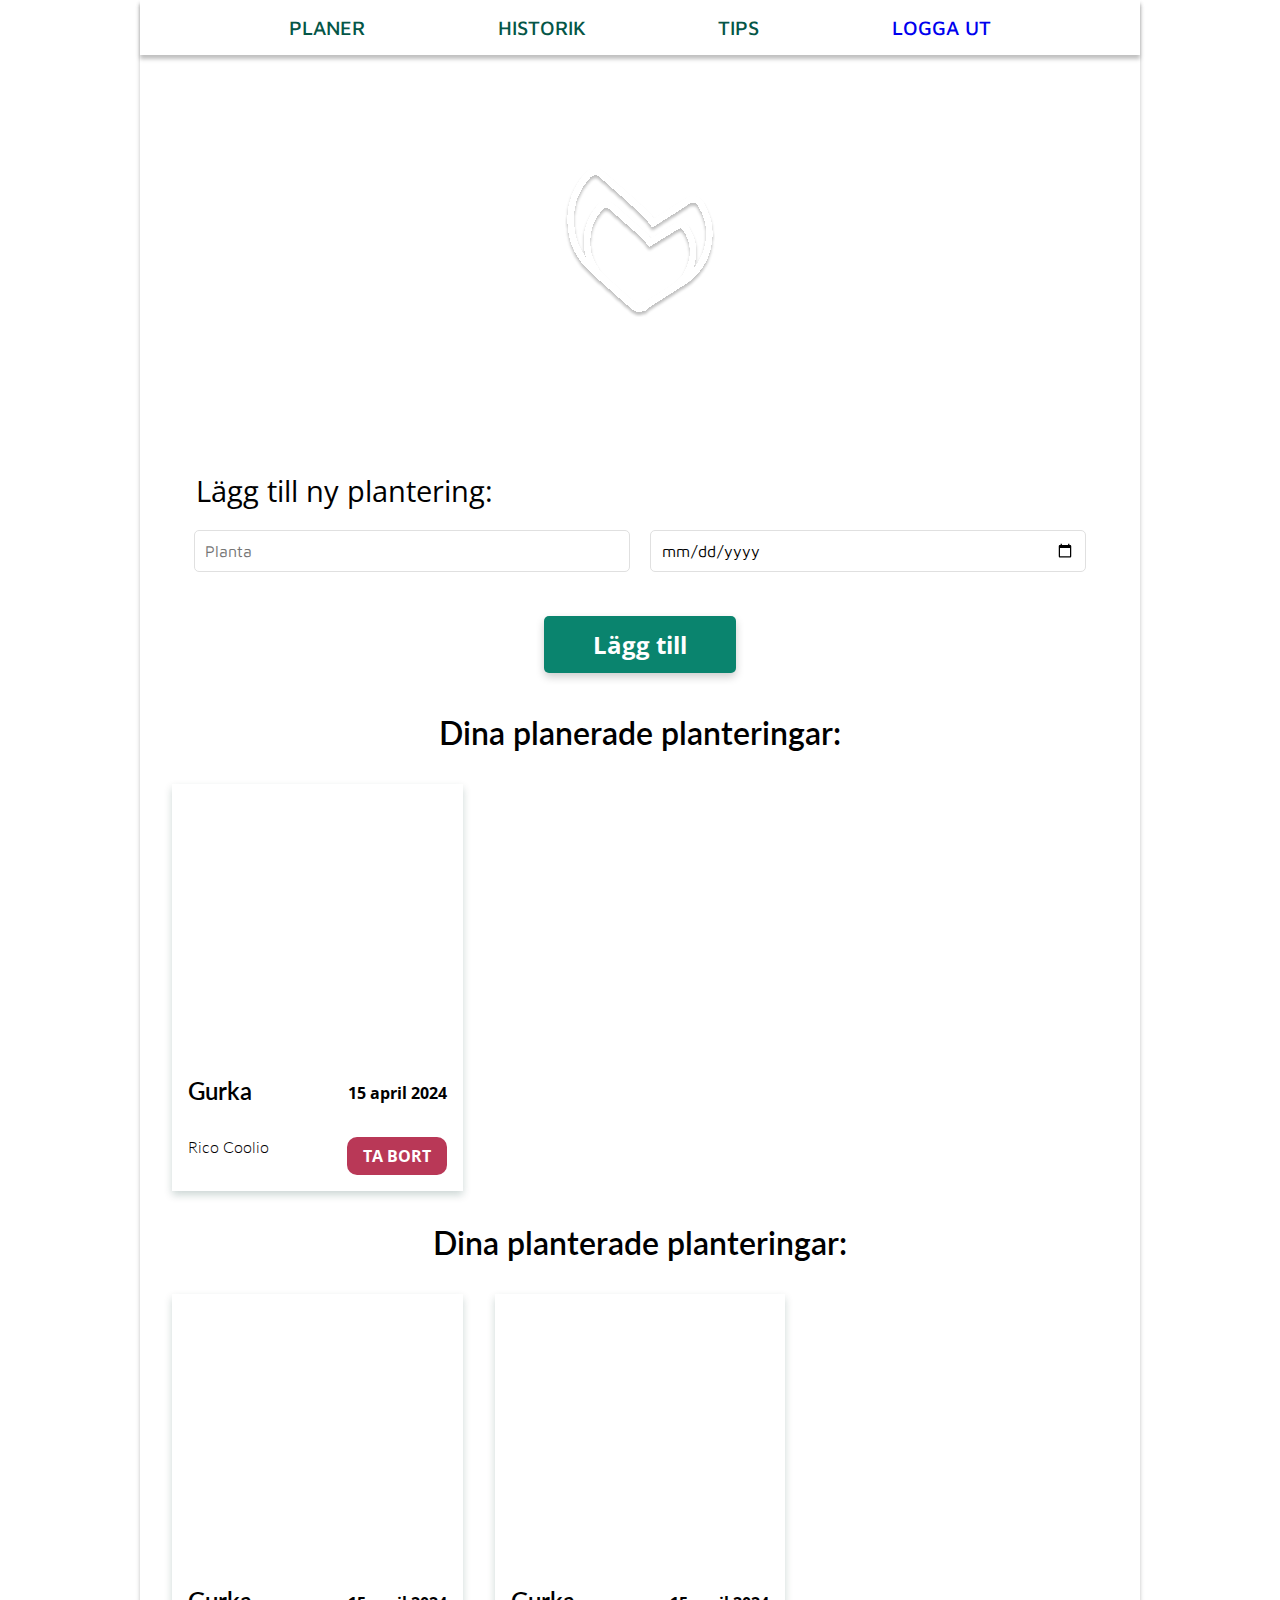
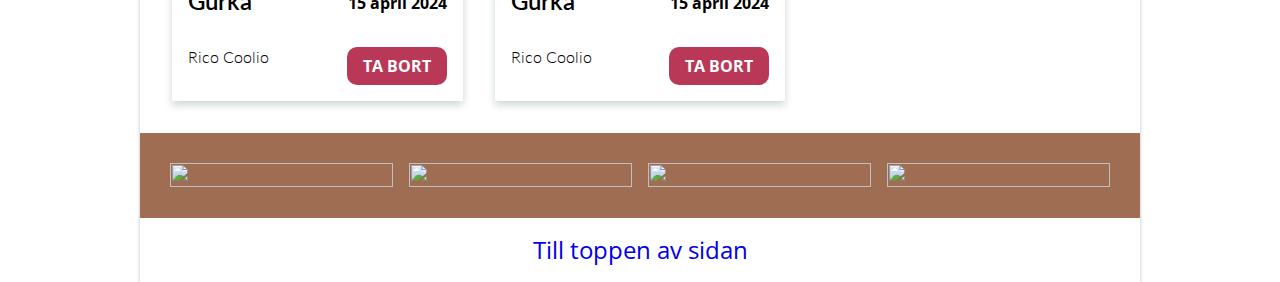
==== page2/page2.html @ 4d68e9f8 "Planned-planthood-sammanslagning" ====
<!DOCTYPE html>
<html lang="en">
<head>
    <meta charset="UTF-8">
    <meta name="viewport" content="width=device-width, initial-scale=1.0">
    <link rel="stylesheet" href="../styles/styles.css">
    <title>Planned Planthood</title>
</head>
<body>
    <div id="Page2" class="wrapper">
        <!--NAVIGATION-->
        <nav class="navigation-bar">
            <ul>
                <li>PLANER</li>
                <li>HISTORIK</li>
                <li>TIPS</li>
                <li><a href="/index.html">LOGGA UT</a></li>
            </ul>
        </nav>
        <!--HEADER-->
        <header class="header">
                <img class="hamburger-page2" src="/assets/bars-solid (1).svg" alt="hamburger menu">
                <h1>
                    <img src="../assets/plannedplanthoodlogo.svg" class="logo-image" alt="Logo">
                    Mina sidor
                </h1>
        </header>
        <!--Add Planting Form -->
        <section class="add-planting">
            <h2>Lägg till ny plantering:</h2>
            <form>
             
                <input type="text" id="plant" placeholder="Planta" required>
        
              
                <input type="date" id="date" required>
        
                <button type="submit">Lägg till</button>
            </form>
        </section>
        </main>
        <!-----------------GALLERY SECTIONS----------------------->
                        
        <!----------- Dina planterade planteringar--------------------->
        <h2 class="gallery-section-h2">Dina planerade planteringar:</h2>
        <section class="gallery-section">
            <article class="article-one">
                <figure class="figure-one">
                <img src="../assets/plant.svg" class="logo-image" alt="Logo">
                </figure>
                <section class="info-container">
                    <section class="gallery-section-info-top">
                        <h3>Gurka</h3> <p>15 april 2024</p>
                    </section>
                    <section class="gallery-section-info-bottom">
                        <p>Rico Coolio</p> 
                        <button>TA BORT</button>
                        <img class="trash-can" src="/assets/trash-can-regular.svg" alt="trash can logo">
                    </section>
                </section>
            </article>
    
        </section>
        <!-------------Dina planterade planteringar--------------------->
        <h2 class="gallery-section-h2">Dina planterade planteringar:</h2>
        <section class="gallery-section">
            <article class="article-one">
                <figure class="figure-one">
                <img src="../assets/plant.svg" class="logo-image" alt="Logo">
                </figure>
                <section class="info-container">
                    <section class="gallery-section-info-top">
                        <h3>Gurka</h3> <p>15 april 2024</p>
                    </section>
                    <section class="gallery-section-info-bottom">
                        <p>Rico Coolio</p> 
                        <button>TA BORT</button>
                        <img class="trash-can" src="/assets/trash-can-regular.svg" alt="trash can logo">
                    </section>
                </section>
            </article>
            
            <article class="article-one">
                <figure class="figure-one">
                <img src="../assets/plant.svg" class="logo-image" alt="Logo">
                </figure>
                <section class="info-container">
                    <section class="gallery-section-info-top">
                        <h3>Gurka</h3> <p>15 april 2024</p>
                    </section>
                    <section class="gallery-section-info-bottom">
                        <p>Rico Coolio</p> 
                        <button>TA BORT</button>
                        <img class="trash-can" src="/assets/trash-can-regular.svg" alt="trash can logo">
                    </section>
                </section>
            </article>
    
        </section>
        
        <!--FOOTER-PAGE2-->
        <footer class="footer-page2">
            <article class="image-container">
            <figure class="footer-image">
                <img src="https://plus.unsplash.com/premium_photo-1678344170545-c3edef92a16e?q=80&w=2942&auto=format&fit=crop&ixlib=rb-4.0.3&ixid=M3wxMjA3fDB8MHxwaG90by1wYWdlfHx8fGVufDB8fHx8fA%3D%3D" alt="">
            </figure>
            <figure class="footer-image">
                 <img src="https://images.unsplash.com/photo-1515150144380-bca9f1650ed9?q=80&w=2787&auto=format&fit=crop&ixlib=rb-4.0.3&ixid=M3wxMjA3fDB8MHxwaG90by1wYWdlfHx8fGVufDB8fHx8fA%3D%3D" alt="">
            </figure>
            <figure class="footer-image">
                <img src="https://images.unsplash.com/photo-1464226184884-fa280b87c399?q=80&w=2500&auto=format&fit=crop&ixlib=rb-4.0.3&ixid=M3wxMjA3fDB8MHxwaG90by1wYWdlfHx8fGVufDB8fHx8fA%3D%3D" alt="">
            </figure>
            <figure class="footer-image">
                <img src="https://plus.unsplash.com/premium_photo-1681398651047-78491e34f66a?q=80&w=2940&auto=format&fit=crop&ixlib=rb-4.0.3&ixid=M3wxMjA3fDB8MHxwaG90by1wYWdlfHx8fGVufDB8fHx8fA%3D%3D" alt="">
            </figure>
            </article>
        </footer> 
        <article class="to-top">
            <p><a href="/page2/page2.html">Till toppen av sidan</a></p>
        </article>
    </div>
    
</body>
</html>
---- styles/styles.css ----
@import url('https://fonts.googleapis.com/css2?family=Maven+Pro:wght@400..900&family=Roboto:wght@500&display=swap');
@import url('https://fonts.googleapis.com/css2?family=Lato:ital,wght@0,100;0,300;0,400;0,700;0,900;1,100;1,300;1,400;1,700;1,900&family=Maven+Pro:wght@400..900&family=Roboto:wght@500;700&display=swap');
@import url('https://fonts.googleapis.com/css2?family=Lato:ital,wght@0,100;0,300;0,400;0,700;0,900;1,100;1,300;1,400;1,700;1,900&family=Maven+Pro:wght@400..900&family=Open+Sans:ital,wght@0,300..800;1,300..800&family=Roboto:wght@500;700&display=swap');

* {
    box-sizing: border-box;
    margin: 0;
    padding: 0;

}

body {
   
}

a {
    text-decoration: none;
}

a:visited {
    color: inherit;
}

.wrapper {
    max-width: 1000px;
    background-color: #FFFFFF;
    margin-inline: auto;
    box-shadow: 0px 4px 4px 0px #00000040;
}

/*HEADER SECTION */

header {
    width: 100%;
    display: flex;
    
}

.hamburger {
    display: none;
}

.header-section-left {
    flex:1;
    min-width: 50%;
    background-image: url(../assets/zoe-schaeffer-PFbOZfKh07I-unsplash.jpg);
    background-repeat: no-repeat;
    background-position: center;
    background-size: cover;
    background-color: white;

    display: flex;
    justify-content: center;
    align-items: center;
}

.header-section-right {
    flex:1;
    min-width: 50%;
    display: flex;
    flex-direction: column;
    
}

.figure-top {
    display: flex;
    justify-content: center;
    align-items: center;
    background-color: #9E6D52;
}

.figure-bottom {
    display: flex;
    justify-content: center;
    align-items: center;
    background-color: #0A846E;
    
}

header img {
    max-width: 70%;
    max-height: 70%;
}

/*NAVIGATION*/

.navigation-bar {
    background-color: #FFFFFF;
    box-shadow: 0px 4px 4px 0px #00000040;
    
}


.navigation-bar ul {
    font-family: 'Maven Pro', sans-serif;

    display:flex;
    justify-content: space-evenly;
    text-align: center;
    list-style-type: none;
    font-size: 20px;
    font-weight: 500;
    padding:1rem;
    color:#055647;
}

/*MAIN*/
h1 {
    text-align: center;
    margin-top: 2rem;
    font-family: 'Maven Pro', sans-serif;
    font-weight: 500;
    font-size: 3rem;
    color: #0A846E;
    
}

.main {
    display: grid;
    grid-template-columns: repeat(2, 1fr);
    gap: 1rem;
    padding: 2rem;
}

.main figure {
    grid-column: auto / span 1;

    width: 377px;
    height: 377px;
    border-radius: 50%;
    background-color: #0A846E;
}

.main aside {
    grid-column: auto / span 1;
    display: flex;
    flex-direction: column;
    justify-content: center;
}

.main aside h2 {
    font-family: 'Open Sans', sans-serif;
    font-weight: 700;
    font-size: 2rem;
    padding-bottom: 1rem;
}

.main aside p {
    font-family: 'Open Sans', sans-serif;
    font-weight: 400;
    font-size: 1rem;
    padding-bottom: 1rem;
    
}

.main aside button {
    font-family: 'Open Sans', sans-serif;
    font-weight: 700;
    font-size: 1.5rem;
    align-self: flex-end;
    padding: 0.5rem 1.5rem;
    border-radius: 10px;
    background-color: #0A846E;
    color: white;
    border: none;
    cursor: pointer;
    box-shadow: 0px 4px 8px rgba(3, 56, 47, 0.2);
}

.main aside button:hover {
    background-color: #14483f;
}

.circle {
    display: flex;
    justify-content: center;
    align-items: center;
}

/*HORISONTELL LINJE*/
hr {
    max-width: 333px;
    background-color: #0A846E;
    border: 2px solid #0A846E;
    margin-inline: auto;
    margin-top: 3rem;
    margin-bottom: 3rem;
}

/*GALLERY SECTION*/

.trash-can {
    display: none;
}

.gallery-section-h2 {
    font-family: 'Lato', sans-serif;
    font-weight: 600;
    font-size: 2rem;
    text-align: center;
}

.gallery-section {
    display: grid;
    grid-template-columns: repeat(3, 1fr);
    gap:2rem;
    padding: 2rem;
}

.gallery-section article {
    height: 407px;
    background-color: white;
    display: flex;
    flex-direction: column;

    box-shadow: 0px 4px 8px rgba(3, 56, 47, 0.2);
}

.gallery-section figure {
    height: 296px;
    display: flex;
    justify-content: center;
    align-items: center;
    
}

.figure-one {
    background-image: url(https://images.unsplash.com/photo-1518568403628-df55701ade9e?q=80&w=2940&auto=format&fit=crop&ixlib=rb-4.0.3&ixid=M3wxMjA3fDB8MHxwaG90by1wYWdlfHx8fGVufDB8fHx8fA%3D%3D);
    background-size: cover;
    background-repeat: no-repeat;
    background-position: center;
}

.figure-two {
    background-image: url(https://images.unsplash.com/photo-1596199050105-6d5d32222916?q=80&w=2639&auto=format&fit=crop&ixlib=rb-4.0.3&ixid=M3wxMjA3fDB8MHxwaG90by1wYWdlfHx8fGVufDB8fHx8fA%3D%3D);
    background-size: cover;
    background-repeat: no-repeat;
    background-position: center;
}

.figure-three {
    background-image: url(https://images.unsplash.com/photo-1565698228480-eec300c9679b?q=80&w=2806&auto=format&fit=crop&ixlib=rb-4.0.3&ixid=M3wxMjA3fDB8MHxwaG90by1wYWdlfHx8fGVufDB8fHx8fA%3D%3D);
    background-size: cover;
    background-repeat: no-repeat;
    background-position: center;
}

.figure-four {
    background-image: url(https://images.unsplash.com/photo-1687878269804-63e8b50e3ddc?q=80&w=2940&auto=format&fit=crop&ixlib=rb-4.0.3&ixid=M3wxMjA3fDB8MHxwaG90by1wYWdlfHx8fGVufDB8fHx8fA%3D%3D);
    background-size: cover;
    background-repeat: no-repeat;
    background-position: center;
}

.figure-five {
    background-image: url(https://images.unsplash.com/photo-1555447740-03e40562af94?q=80&w=2787&auto=format&fit=crop&ixlib=rb-4.0.3&ixid=M3wxMjA3fDB8MHxwaG90by1wYWdlfHx8fGVufDB8fHx8fA%3D%3D);
    background-size: cover;
    background-repeat: no-repeat;
    background-position: center;
}

.figure-six {
    background-image: url(https://images.unsplash.com/photo-1627989230968-d0b8e2d1a398?q=80&w=2962&auto=format&fit=crop&ixlib=rb-4.0.3&ixid=M3wxMjA3fDB8MHxwaG90by1wYWdlfHx8fGVufDB8fHx8fA%3D%3D);
    background-size: cover;
    background-repeat: no-repeat;
    background-position: center;
}

.gallery-section-info-top, .gallery-section-info-bottom {
    display: flex;
    justify-content: space-between;
    padding: 1rem;
}

.gallery-section-info-bottom {
    margin-top: auto;
}

.gallery-section button {
    background-color: #B93857;
    color: white;
    border-radius: 10px;
    padding: 0.5rem 1rem;
    border-style: none;
    cursor: pointer;
    

    font-family: 'Open Sans', sans-serif;
    font-weight: 700;
    font-size: 1rem;
}

.gallery-section button:hover {
    background-color: #6d1026;
}

.gallery-section h3 {
    font-family: 'Lato', sans-serif;
    font-weight: 600;
    font-size: 1.5rem;
}

.gallery-section-info-top p {
    font-family: 'Open Sans', sans-serif;
    font-weight: 700;
    font-size: 1rem;
    padding-top: 0.35rem;
}

.gallery-section-info-bottom p {
    font-family: 'Lato', sans-serif;
    font-weight: 300;
    font-size: 1rem;
}

.second-section-button-container {
    display: flex;
    justify-content: center;
    align-items: center;
}

.second-section-button-container button {
    font-family: 'Open Sans', sans-serif;
    font-weight: 600;
    font-size: 1.5rem;
    padding: 0.5rem 1.5rem;
    border-radius: 10px;
    background-color: #0A846E;
    color: white;
    border: none;
    cursor: pointer;
    box-shadow: 0px 4px 8px rgba(3, 56, 47, 0.2);

    margin: 1rem;
}

.second-section-button-container button:hover {
    background-color: #14483f;
}

.second-section {
    display: grid;
    grid-template-columns: repeat(2, 1fr);
    gap: 1rem;
    padding: 2rem;

}

.second-section figure {
    grid-column: auto / span 1;

    width: 377px;
    height: 377px;
    border-radius: 50%;
    background-color: #0A846E;
}

.second-section aside {
    grid-column: auto / span 1;
    display: flex;
    flex-direction: column;
    justify-content: center;
}

.second-section-circle {
    display: flex;
    justify-content: center;
    align-items: center;
    margin-left: 6rem;
}

.second-section aside h2 {
    font-family: 'Open Sans', sans-serif;
    font-weight: 700;
    font-size: 2rem;
    padding-bottom: 1rem;
}

.second-section aside p {
    font-family: 'Open Sans', sans-serif;
    font-weight: 400;
    font-size: 1rem;
    padding-bottom: 1rem;
}

.second-section button {
    font-family: 'Open Sans', sans-serif;
    font-weight: 600;
    font-size: 1.5rem;
    padding: 0.5rem 2rem;
    border-radius: 10px;
    background-color: #0A846E;
    color: white;
    border: none;
    cursor: pointer;
    box-shadow: 0px 4px 8px rgba(3, 56, 47, 0.2);
    

    align-self: flex-start;
}

.second-section button:hover {
    background-color: #14483f;
}

/*FOOTER*/
.footer {
    font-family: 'Maven Pro', sans-serif;
    color: #FFFFFF;

    width: 100%;
    display: flex;
    flex-direction: row;
    background-image: url(https://images.unsplash.com/photo-1586281010691-f9da4be5b1f7?q=80&w=2787&auto=format&fit=crop&ixlib=rb-4.0.3&ixid=M3wxMjA3fDB8MHxwaG90by1wYWdlfHx8fGVufDB8fHx8fA%3D%3D);
    background-repeat: no-repeat;
    background-position: center;
    background-size: cover;
}

.footer-section-left {
    flex: 1;
    width: 50%;
    position: relative;
    background: rgba(0, 0, 0, 0.79);
    display: flex;
    flex-direction: row;
    align-items: flex-end;
    justify-content: space-between;
    padding: 2rem;

    h2 {
        position: absolute;
        align-self: center;
        left: 135px;
        text-wrap: nowrap;
        font-size: 64px;
        font-weight: 500;
        line-height: 75.2px;
    }
}

.footer-section-right {
    flex: 1;
    flex-direction: column;
    width: 50%;
    align-content: center;
    justify-content: center;

    figure {
        display: flex;
        width: 100%;
        justify-content: center;
        align-items: center;
    }

    img {
        padding: 10rem; 

    }

}

.to-top {
    width: 100%;

    p {
        font-family: 'Open Sans', sans-serif;
        font-weight: 400;
        padding: 1rem;
        font-size: 24px;
        line-height: 32.68px;
        text-align: center;
    }

}

/*PAGE2*/
#Page2 header {
    width: 100%;
    height: 400px; /* Adjust the height as needed */
    background-image: url(https://images.unsplash.com/photo-1586281010691-f9da4be5b1f7?q=80&w=2787&auto=format&fit=crop&ixlib=rb-4.0.3&ixid=M3wxMjA3fDB8MHxwaG90by1wYWdlfHx8fGVufDB8fHx8fA%3D%3D);
    background-size: cover;
    background-position: center;
    display: flex;
    justify-content: center;
    align-items: center;
    position: relative;
    text-align: center;
    color: white;
    font-family: 'Maven Pro', sans-serif;
}

.hamburger-page2 {
    display: none;
}

/* Styling for the logo and text */
#Page2 header h1 {
    display: flex;
    flex-direction: column;
    align-items: center;
    color: #fff;
    font-size: 40;
    
}
#Page2 header .logo-image {
    width: 150px; 
    height: auto;
}

.add-planting {
    padding: 1rem;
}

.add-planting h2 {
    font-family: 'Open Sans';
    font-weight: 400;
    color: #000;
    margin-bottom: 20px;
    font-size: 1.8rem;
    margin-left: 2.5rem;
}
.add-planting form {
    display: flex;
    flex-wrap: wrap;
    gap: 20px; 
    justify-content: center;
    
}
.add-planting input[type="text"],
.add-planting input[type="date"] {
    width: 45%; 
    padding: 10px;
    border: 1px solid #e0e0e0;
    border-radius: 5px;
    font-size: 1rem;
    font-family: 'Maven Pro', sans-serif;
    transition: border-color 0.3s ease;
}
.add-planting button {
    flex: 1 1 100%; 
    max-width: 192px;
    margin: 1.5rem;
    padding: 12px;
    background-color: #0A846E; 
    color: #fff;
    border: none;
    border-radius: 5px;
    font-size: 24px;
    font-weight: bold;
    font-family: 'Open Sans';
    cursor: pointer;
    transition: background-color 0.3s ease;
    text-align: center;
    box-shadow: 0px 4px 8px rgba(0, 0, 0, 0.2);
}

.add-planting button:hover {
    background-color: #14483f;
}

/* FOOTER PAGE2*/
.footer-page2 {
    width: 100%;
    background-color: rgba(158, 109, 82, 1);
    

    .image-container {
        display: grid;
    grid-template-columns: repeat(auto-fill, minmax(220px, 1fr));
    gap: 1rem;
    padding: 1.9rem;
    }

    

        img {
            width: 100%;
            height: 100%;
            object-fit: cover;
        }
    }


.to-top {
    width: 100%;

    p {
        font-family: 'Open Sans', sans-serif;
        font-weight: 400;
        padding: 1rem;
        font-size: 24px;
        line-height: 32.68px;
        text-align: center;
    }
}



@media (min-width:390px) and (max-width:600px) {
    .header {
        display: flex;
        flex-direction: column;
        height: 100vh;
        
    }

    .hamburger {
        display: inline;
        width: 3.5rem;
        height: 3rem;
        position: absolute;
        top: 0;
        right: 0;
        padding: 0.5rem;
        
    }

    .header-section-left {
        width: 100%;
        flex-basis: 70%;
        position: relative;
    }

    .header-section-right {
        display: flex;
        flex-direction: row;
        flex-basis: 30%;
    }

    .figure-top {
        flex: 1;
        
    }

    .figure-bottom {
        flex:1;
        
    }

    /*MAIN*/
    .h1-main h1{
        font-size: 2rem;
        padding:1rem;
    }


    .main {
        display: flex;
        flex-direction: column-reverse;

        aside h2 {
            font-size: 1.5rem;
        }

        aside {
            text-align: center;
        }

        aside button, .circle {
            align-self: center;
        }


    }

    /*GALLERY SECTION*/

    .gallery-section-h2 {
        font-size: 1rem;
        padding: 0.5rem;
        
    }
    
    .gallery-section {
        grid-template-columns: repeat(2, 1fr);
        gap:0.5rem;
        padding: 0.5rem;
    }
    
    .gallery-section article {
        max-height: 220px;
        min-width:175px;
    }
    
    .gallery-section figure {
        max-height: 160px;
        
    }

    .gallery-section button {
        display: none;
    }
    
    
    .gallery-section h3 {
        padding: 0.25rem 0.1rem;
        font-size: 0.75rem;
    }
    
    .gallery-section-info-top p {
        font-size: 0.6rem;
        padding-right: 0.2rem;
        
    }
    
    .gallery-section-info-bottom p {
        font-size: 0.65rem;
        padding-left: 0.2rem;
        padding-top: 1rem;
        
    }

    .gallery-section-info-top {
        padding: 0;
    }

    .gallery-section-info-bottom {
        padding: 0;
    }

    .gallery-section img {
        max-width: 70%;
        max-height: 70%;
    }

    .trash-can {
        display: inline;
        height: 1rem;
        margin-top: 1rem;
        margin-right: 0.2rem;
    }

    /*SECTION*/
    .second-section {
        display: flex;
        flex-direction: column-reverse;
        align-items: baseline;

        .second-section-circle {
        margin-left:0px;
        align-self: center;
        }

        aside h2 {
        font-size: 1.5rem;
        }

        aside h2,p {
        text-align: center;
        }

        button {
        align-self: center;
        }

}
    /*FOOTER*/
    .footer {
        flex-direction: column-reverse;
        height: 774px;
        min-width: 500px;
    }

        .footer-section-left {
            width: 100%;
            height: 401px;

        }

        .footer-section-right {
            width: 100%;
            height: 401px;

            img {
                padding: 6rem;
            }
        }

        .to-top {
            min-width: 500px;
        }

        /*PAGE2*/

        .navigation-bar {
            display: none;
        }

        .hamburger-page2 {
            display: inline;
            width: 3.5rem;
            height: 3rem;
            position: absolute;
            top: 0;
            right: 0;
            padding: 0.5rem;
        }

        .add-planting h2 {
            text-align: center;
            font-size: 1.5rem;
        }

        .add-planting form {
            display: flex;
            flex-direction: column;
            
        }

        .add-planting input[type="text"],
        .add-planting input[type="date"] {
            width: 95%;
            align-self: center;
            box-shadow: 0px 4px 4px 0px #00000040;

        }

        .add-planting button {
            align-self: center;
        }

        .footer-page2 {
            padding: 0;
        }

        .footer-page2 .image-container {
            width: 100%;
            display: grid;
            grid-template-columns:repeat(2, auto);
            padding: 0.5rem;
            gap: 1rem;
            
            
    
            .footer-image {
                width: 100%;
                margin-inline: auto;
            }

            .footer-image img {
                width: 100%;
                max-height: 160px;
                opacity: 73%;
            
                object-fit:cover;
            }
            
            /* .footer-image-two {
                max-width:245px ;
                max-height: 160px;
                object-fit: cover;
                padding-left: 0.25rem;
                opacity: 73%;
            } */

            
    
    
        }
}
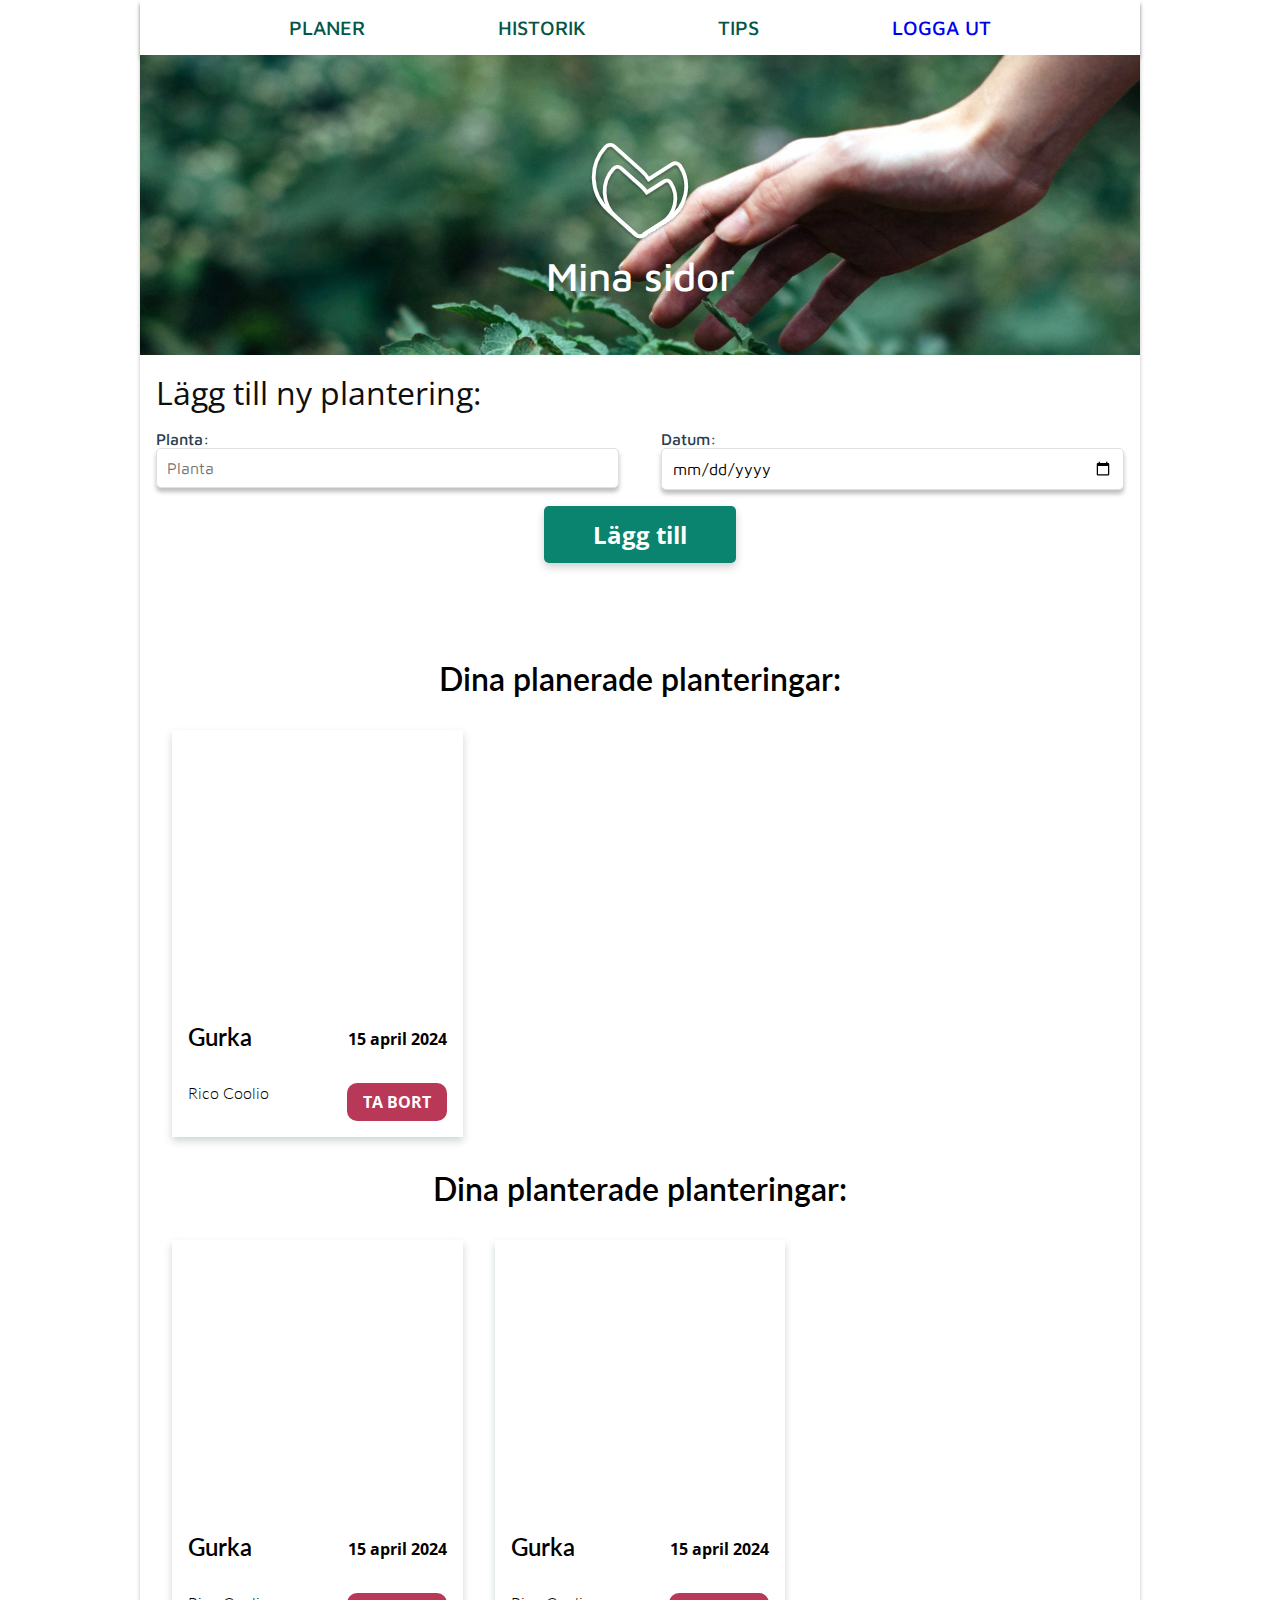
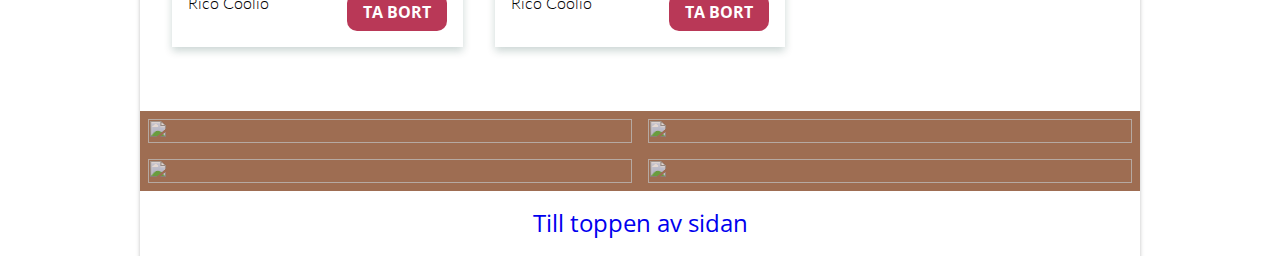
==== commit cd738f9b: "Live code  session, Robin Robin Robin, page2, fixed ect." ====
--- a/page2/page2.html
+++ b/page2/page2.html
@@ -19,7 +19,7 @@
         </nav>
         <!--HEADER-->
         <header class="header">
-                <img class="hamburger-page2" src="/assets/bars-solid (1).svg" alt="hamburger menu">
+                <img class="hamburger-page2" src="/assets/bars-solid.svg" alt="hamburger menu">
                 <h1>
                     <img src="../assets/plannedplanthoodlogo.svg" class="logo-image" alt="Logo">
                     Mina sidor
@@ -29,15 +29,20 @@
         <section class="add-planting">
             <h2>Lägg till ny plantering:</h2>
             <form>
-             
-                <input type="text" id="plant" placeholder="Planta" required>
+                <label for="plant" class="plant-label">Planta:
+                    <input type="text" id="plant" placeholder="Planta" required>
+                </label>
         
-              
-                <input type="date" id="date" required>
-        
-                <button type="submit">Lägg till</button>
+                <label for="date"class="date-label">Datum:
+                    <input type="date" id="date" required>
+                </label>
+                
+
+                
             </form>
+           
         </section>
+        <button type="submit" class="form-button">Lägg till</button>
         </main>
         <!-----------------GALLERY SECTIONS----------------------->
                         
@@ -100,7 +105,7 @@
         
         <!--FOOTER-PAGE2-->
         <footer class="footer-page2">
-            <article class="image-container">
+            <article class="footer-img-container">
             <figure class="footer-image">
                 <img src="https://plus.unsplash.com/premium_photo-1678344170545-c3edef92a16e?q=80&w=2942&auto=format&fit=crop&ixlib=rb-4.0.3&ixid=M3wxMjA3fDB8MHxwaG90by1wYWdlfHx8fGVufDB8fHx8fA%3D%3D" alt="">
             </figure>
--- a/styles/styles.css
+++ b/styles/styles.css
@@ -7,10 +7,6 @@
     margin: 0;
     padding: 0;
 
-}
-
-body {
-   
 }
 
 a {
@@ -33,7 +29,7 @@
 header {
     width: 100%;
     display: flex;
-    
+
 }
 
 .hamburger {
@@ -41,7 +37,7 @@
 }
 
 .header-section-left {
-    flex:1;
+    flex: 1;
     min-width: 50%;
     background-image: url(../assets/zoe-schaeffer-PFbOZfKh07I-unsplash.jpg);
     background-repeat: no-repeat;
@@ -55,11 +51,11 @@
 }
 
 .header-section-right {
-    flex:1;
+    flex: 1;
     min-width: 50%;
     display: flex;
     flex-direction: column;
-    
+
 }
 
 .figure-top {
@@ -74,7 +70,7 @@
     justify-content: center;
     align-items: center;
     background-color: #0A846E;
-    
+
 }
 
 header img {
@@ -87,21 +83,21 @@
 .navigation-bar {
     background-color: #FFFFFF;
     box-shadow: 0px 4px 4px 0px #00000040;
-    
+
 }
 
 
 .navigation-bar ul {
     font-family: 'Maven Pro', sans-serif;
 
-    display:flex;
+    display: flex;
     justify-content: space-evenly;
     text-align: center;
     list-style-type: none;
     font-size: 20px;
     font-weight: 500;
-    padding:1rem;
-    color:#055647;
+    padding: 1rem;
+    color: #055647;
 }
 
 /*MAIN*/
@@ -112,7 +108,7 @@
     font-weight: 500;
     font-size: 3rem;
     color: #0A846E;
-    
+
 }
 
 .main {
@@ -150,7 +146,7 @@
     font-weight: 400;
     font-size: 1rem;
     padding-bottom: 1rem;
-    
+
 }
 
 .main aside button {
@@ -203,7 +199,7 @@
 .gallery-section {
     display: grid;
     grid-template-columns: repeat(3, 1fr);
-    gap:2rem;
+    gap: 2rem;
     padding: 2rem;
 }
 
@@ -221,7 +217,7 @@
     display: flex;
     justify-content: center;
     align-items: center;
-    
+
 }
 
 .figure-one {
@@ -266,7 +262,8 @@
     background-position: center;
 }
 
-.gallery-section-info-top, .gallery-section-info-bottom {
+.gallery-section-info-top,
+.gallery-section-info-bottom {
     display: flex;
     justify-content: space-between;
     padding: 1rem;
@@ -283,7 +280,7 @@
     padding: 0.5rem 1rem;
     border-style: none;
     cursor: pointer;
-    
+
 
     font-family: 'Open Sans', sans-serif;
     font-weight: 700;
@@ -394,7 +391,7 @@
     border: none;
     cursor: pointer;
     box-shadow: 0px 4px 8px rgba(3, 56, 47, 0.2);
-    
+
 
     align-self: flex-start;
 }
@@ -454,7 +451,7 @@
     }
 
     img {
-        padding: 10rem; 
+        padding: 10rem;
 
     }
 
@@ -476,60 +473,86 @@
 
 /*PAGE2*/
 #Page2 header {
-    width: 100%;
-    height: 400px; /* Adjust the height as needed */
-    background-image: url(https://images.unsplash.com/photo-1586281010691-f9da4be5b1f7?q=80&w=2787&auto=format&fit=crop&ixlib=rb-4.0.3&ixid=M3wxMjA3fDB8MHxwaG90by1wYWdlfHx8fGVufDB8fHx8fA%3D%3D);
+    height: 300px;
+    background-image: url('../assets/Page2_Header.jpg');
     background-size: cover;
     background-position: center;
     display: flex;
     justify-content: center;
     align-items: center;
-    position: relative;
-    text-align: center;
     color: white;
-    font-family: 'Maven Pro', sans-serif;
-}
+}
+
 
 .hamburger-page2 {
     display: none;
 }
 
+
+
 /* Styling for the logo and text */
 #Page2 header h1 {
-    display: flex;
+    font-size: 2.5rem;
+    font-family: 'Maven Pro', sans-serif;
+    color: #fff;
+    display: flex;
+    align-items: center;
     flex-direction: column;
-    align-items: center;
-    color: #fff;
-    font-size: 40;
-    
-}
+}
+
 #Page2 header .logo-image {
-    width: 150px; 
+    width: 100px;
     height: auto;
-}
-
-.add-planting {
+    margin-bottom: 10px;
+}
+
+
+#Page2 .add-planting form {
+    display: grid;
+    grid-template-columns: repeat(2, 1fr);
+    gap: 10px;
+}
+
+.add-planting h2 {
     padding: 1rem;
-}
-
-.add-planting h2 {
     font-family: 'Open Sans';
     font-weight: 400;
-    color: #000;
-    margin-bottom: 20px;
-    font-size: 1.8rem;
-    margin-left: 2.5rem;
-}
-.add-planting form {
-    display: flex;
-    flex-wrap: wrap;
-    gap: 20px; 
-    justify-content: center;
-    
-}
-.add-planting input[type="text"],
-.add-planting input[type="date"] {
-    width: 45%; 
+    color: #0f0f0f;
+    font-size: 32px;
+
+}
+
+/* Assigning each element to a grid area */
+#Page2 .add-planting label:nth-child(1) {
+    grid-column: 1;
+}
+
+#Page2 .add-planting input#plant {
+    grid-column: 1;
+}
+
+#Page2 .add-planting label:nth-child(2) {
+    grid-column: 2;
+}
+
+#Page2 .add-planting input#date {
+    grid-column: 2;
+}
+
+
+/* Styling for form fields */
+#Page2 .add-planting label {
+    font-family: 'Maven Pro', sans-serif;
+    font-weight: 500;
+    color: #2c3e50;
+    margin: 0 1rem;
+}
+
+#Page2 .add-planting input[type="text"],
+#Page2 .add-planting input[type="date"] {
+    width: 100%;
+    /* Takes full width of the grid cell */
+    margin: 2 1rem;
     padding: 10px;
     border: 1px solid #e0e0e0;
     border-radius: 5px;
@@ -537,49 +560,65 @@
     font-family: 'Maven Pro', sans-serif;
     transition: border-color 0.3s ease;
 }
-.add-planting button {
-    flex: 1 1 100%; 
-    max-width: 192px;
-    margin: 1.5rem;
+
+#Page2 .form-button {
+    display: grid;
+    margin-top: 1rem;
+    margin-bottom: 6rem;
     padding: 12px;
-    background-color: #0A846E; 
+
+
+    width: 192px;
+    justify-self: center;
+    text-align: center;
+
+    background-color: #0A846E;
     color: #fff;
     border: none;
+
     border-radius: 5px;
     font-size: 24px;
     font-weight: bold;
     font-family: 'Open Sans';
     cursor: pointer;
     transition: background-color 0.3s ease;
-    text-align: center;
     box-shadow: 0px 4px 8px rgba(0, 0, 0, 0.2);
-}
-
-.add-planting button:hover {
+
+}
+
+#Page2 .add-planting button:hover {
     background-color: #14483f;
 }
 
 /* FOOTER PAGE2*/
-.footer-page2 {
+   .footer-page2 {
+    display: flex;
     width: 100%;
+    object-fit: cover;
     background-color: rgba(158, 109, 82, 1);
+
+}
+   .footer-img-container {
+        display: flex;
+       
+        gap: 1rem;
+        padding: 1.9rem;
+    }
+
+    .footer-image{
+        flex: 1;
+        
+    }
     
 
-    .image-container {
-        display: grid;
-    grid-template-columns: repeat(auto-fill, minmax(220px, 1fr));
-    gap: 1rem;
-    padding: 1.9rem;
-    }
-
+     .footer-image img {
+    object-fit: cover;
+        width: 100%;
+        height: 100%;
     
-
-        img {
-            width: 100%;
-            height: 100%;
-            object-fit: cover;
-        }
-    }
+      
+    }
+
 
 
 .to-top {
@@ -602,7 +641,7 @@
         display: flex;
         flex-direction: column;
         height: 100vh;
-        
+
     }
 
     .hamburger {
@@ -613,7 +652,7 @@
         top: 0;
         right: 0;
         padding: 0.5rem;
-        
+
     }
 
     .header-section-left {
@@ -630,18 +669,18 @@
 
     .figure-top {
         flex: 1;
-        
+
     }
 
     .figure-bottom {
-        flex:1;
-        
+        flex: 1;
+
     }
 
     /*MAIN*/
-    .h1-main h1{
+    .h1-main h1 {
         font-size: 2rem;
-        padding:1rem;
+        padding: 1rem;
     }
 
 
@@ -657,7 +696,8 @@
             text-align: center;
         }
 
-        aside button, .circle {
+        aside button,
+        .circle {
             align-self: center;
         }
 
@@ -667,48 +707,50 @@
     /*GALLERY SECTION*/
 
     .gallery-section-h2 {
+        margin-top: 2rem;
         font-size: 1rem;
-        padding: 0.5rem;
-        
-    }
-    
+        padding: 2rem;
+
+
+    }
+
     .gallery-section {
         grid-template-columns: repeat(2, 1fr);
-        gap:0.5rem;
+        gap: 0.5rem;
         padding: 0.5rem;
     }
-    
+
     .gallery-section article {
         max-height: 220px;
-        min-width:175px;
-    }
-    
+        min-width: 175px;
+    }
+
     .gallery-section figure {
         max-height: 160px;
-        
+
     }
 
     .gallery-section button {
         display: none;
     }
-    
-    
+
+
     .gallery-section h3 {
         padding: 0.25rem 0.1rem;
         font-size: 0.75rem;
     }
-    
+
     .gallery-section-info-top p {
         font-size: 0.6rem;
         padding-right: 0.2rem;
-        
-    }
-    
+
+    }
+
     .gallery-section-info-bottom p {
         font-size: 0.65rem;
         padding-left: 0.2rem;
         padding-top: 1rem;
-        
+
     }
 
     .gallery-section-info-top {
@@ -738,23 +780,25 @@
         align-items: baseline;
 
         .second-section-circle {
-        margin-left:0px;
-        align-self: center;
+            margin-left: 0px;
+            align-self: center;
         }
 
         aside h2 {
-        font-size: 1.5rem;
+            font-size: 1.5rem;
         }
 
-        aside h2,p {
-        text-align: center;
+        aside h2,
+        p {
+            text-align: center;
         }
 
         button {
-        align-self: center;
+            align-self: center;
         }
 
-}
+    }
+
     /*FOOTER*/
     .footer {
         flex-direction: column-reverse;
@@ -762,100 +806,116 @@
         min-width: 500px;
     }
 
-        .footer-section-left {
-            width: 100%;
-            height: 401px;
-
+    .footer-section-left {
+        width: 100%;
+        height: 401px;
+
+    }
+
+    .footer-section-right {
+        width: 100%;
+        height: 401px;
+
+        img {
+            padding: 6rem;
         }
-
-        .footer-section-right {
-            width: 100%;
-            height: 401px;
-
-            img {
-                padding: 6rem;
-            }
-        }
-
-        .to-top {
-            min-width: 500px;
-        }
-
-        /*PAGE2*/
-
-        .navigation-bar {
-            display: none;
-        }
-
-        .hamburger-page2 {
-            display: inline;
-            width: 3.5rem;
-            height: 3rem;
-            position: absolute;
-            top: 0;
-            right: 0;
-            padding: 0.5rem;
-        }
-
-        .add-planting h2 {
-            text-align: center;
-            font-size: 1.5rem;
-        }
-
-        .add-planting form {
-            display: flex;
-            flex-direction: column;
-            
-        }
-
-        .add-planting input[type="text"],
-        .add-planting input[type="date"] {
-            width: 95%;
-            align-self: center;
-            box-shadow: 0px 4px 4px 0px #00000040;
-
-        }
-
-        .add-planting button {
-            align-self: center;
-        }
-
-        .footer-page2 {
-            padding: 0;
-        }
-
-        .footer-page2 .image-container {
-            width: 100%;
-            display: grid;
-            grid-template-columns:repeat(2, auto);
-            padding: 0.5rem;
-            gap: 1rem;
-            
-            
-    
-            .footer-image {
-                width: 100%;
-                margin-inline: auto;
-            }
-
-            .footer-image img {
-                width: 100%;
-                max-height: 160px;
-                opacity: 73%;
-            
-                object-fit:cover;
-            }
-            
-            /* .footer-image-two {
-                max-width:245px ;
-                max-height: 160px;
-                object-fit: cover;
-                padding-left: 0.25rem;
-                opacity: 73%;
-            } */
-
-            
-    
-    
-        }
+    }
+
+    .to-top {
+        min-width: 500px;
+    }
+
+    /*PAGE2*/
+
+    .navigation-bar {
+        display: none;
+    }
+
+    .hamburger-page2 {
+        display: inline;
+        width: 3.5rem;
+        height: 3rem;
+        position: absolute;
+        top: 0;
+        right: 0;
+        padding: 0.5rem;
+    }
+
+    .add-planting h2 {
+
+        text-align: center;
+        font-size: 1.5rem;
+    }
+
+    .add-planting form {
+        display: grid;
+        grid-template-columns: repeat(1, 2fr);
+        gap: 10px;
+
+
+
+
+    }
+
+    /* Assigning each element to a grid area */
+    #Page2 .add-planting label:nth-child(1) {
+        grid-column: 1/span 2;
+    }
+
+    #Page2 .add-planting input#plant {
+        grid-column: 1;
+    }
+
+    #Page2 .add-planting label:nth-child(2) {
+        grid-column: 1/span 2;
+    }
+
+    #Page2 .add-planting input#date {
+        grid-column: 1;
+    }
+}
+
+.add-planting input[type="text"],
+.add-planting input[type="date"] {
+
+    width: 100%;
+    align-self: center;
+    box-shadow: 0px 4px 4px 0px #00000040;
+
+}
+
+.add-planting button {
+    align-self: center;
+}
+
+.footer-page2 {
+    padding: 0;
+    margin-top: 2rem;
+}
+
+.footer-page2 .footer-img-container {
+    width: 100%;
+    display: grid;
+    grid-template-columns: repeat(2, auto);
+    padding: 0.5rem;
+    gap: 1rem;
+
+
+
+    .footer-image {
+        width: 100%;
+        margin-inline: auto;
+    }
+
+    .footer-image img {
+        width: 100%;
+        max-height: 160px;
+        opacity: 73%;
+
+        object-fit: cover;
+    }
+
+
+
+
 }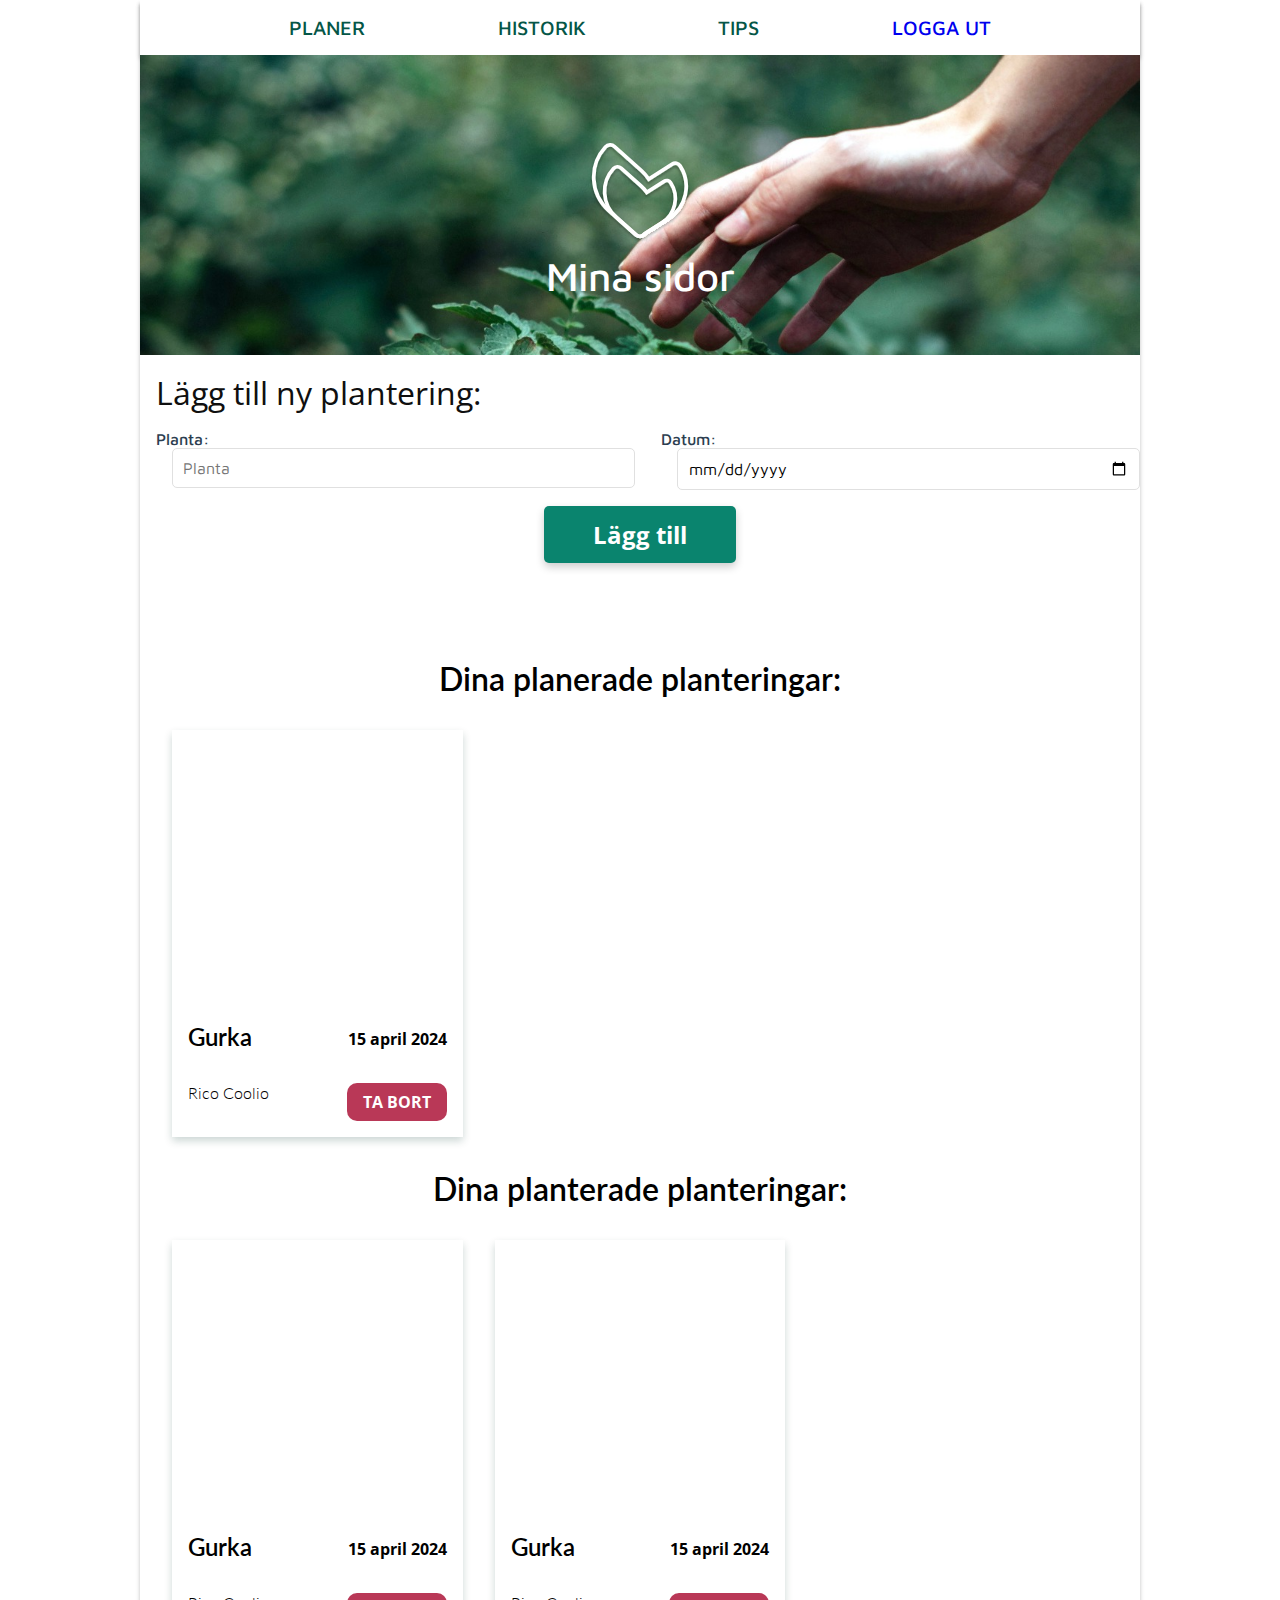
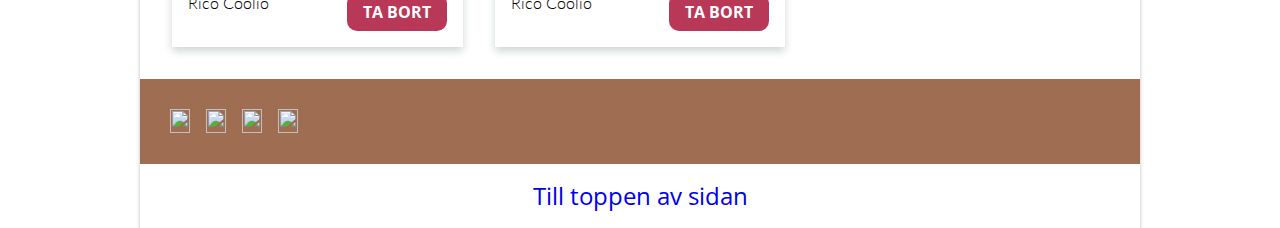
==== commit b8defc7f: "Gick igenom validering!" ====
--- a/page2/page2.html
+++ b/page2/page2.html
@@ -1,11 +1,13 @@
 <!DOCTYPE html>
 <html lang="en">
+
 <head>
     <meta charset="UTF-8">
     <meta name="viewport" content="width=device-width, initial-scale=1.0">
     <link rel="stylesheet" href="../styles/styles.css">
     <title>Planned Planthood</title>
 </head>
+
 <body>
     <div id="Page2" class="wrapper">
         <!--NAVIGATION-->
@@ -19,11 +21,11 @@
         </nav>
         <!--HEADER-->
         <header class="header">
-                <img class="hamburger-page2" src="/assets/bars-solid.svg" alt="hamburger menu">
-                <h1>
-                    <img src="../assets/plannedplanthoodlogo.svg" class="logo-image" alt="Logo">
-                    Mina sidor
-                </h1>
+            <img class="hamburger-page2" src="/assets/bars-solid.svg" alt="hamburger menu">
+            <h1>
+                <img src="../assets/plannedplanthoodlogo.svg" class="logo-image" alt="Logo">
+                Mina sidor
+            </h1>
         </header>
         <!--Add Planting Form -->
         <section class="add-planting">
@@ -32,98 +34,105 @@
                 <label for="plant" class="plant-label">Planta:
                     <input type="text" id="plant" placeholder="Planta" required>
                 </label>
-        
-                <label for="date"class="date-label">Datum:
+
+                <label for="date" class="date-label">Datum:
                     <input type="date" id="date" required>
                 </label>
-                
 
-                
+
+
             </form>
-           
+
         </section>
         <button type="submit" class="form-button">Lägg till</button>
-        </main>
         <!-----------------GALLERY SECTIONS----------------------->
-                        
+
         <!----------- Dina planterade planteringar--------------------->
         <h2 class="gallery-section-h2">Dina planerade planteringar:</h2>
         <section class="gallery-section">
             <article class="article-one">
                 <figure class="figure-one">
-                <img src="../assets/plant.svg" class="logo-image" alt="Logo">
+                    <img src="../assets/plant.svg" class="logo-image" alt="Logo">
                 </figure>
                 <section class="info-container">
                     <section class="gallery-section-info-top">
-                        <h3>Gurka</h3> <p>15 april 2024</p>
+                        <h3>Gurka</h3>
+                        <p>15 april 2024</p>
                     </section>
                     <section class="gallery-section-info-bottom">
-                        <p>Rico Coolio</p> 
+                        <p>Rico Coolio</p>
                         <button>TA BORT</button>
                         <img class="trash-can" src="/assets/trash-can-regular.svg" alt="trash can logo">
                     </section>
                 </section>
             </article>
-    
+
         </section>
         <!-------------Dina planterade planteringar--------------------->
         <h2 class="gallery-section-h2">Dina planterade planteringar:</h2>
         <section class="gallery-section">
             <article class="article-one">
                 <figure class="figure-one">
-                <img src="../assets/plant.svg" class="logo-image" alt="Logo">
+                    <img src="../assets/plant.svg" class="logo-image" alt="Logo">
                 </figure>
                 <section class="info-container">
                     <section class="gallery-section-info-top">
-                        <h3>Gurka</h3> <p>15 april 2024</p>
+                        <h3>Gurka</h3>
+                        <p>15 april 2024</p>
                     </section>
                     <section class="gallery-section-info-bottom">
-                        <p>Rico Coolio</p> 
+                        <p>Rico Coolio</p>
                         <button>TA BORT</button>
                         <img class="trash-can" src="/assets/trash-can-regular.svg" alt="trash can logo">
                     </section>
                 </section>
             </article>
-            
+
             <article class="article-one">
                 <figure class="figure-one">
-                <img src="../assets/plant.svg" class="logo-image" alt="Logo">
+                    <img src="../assets/plant.svg" class="logo-image" alt="Logo">
                 </figure>
                 <section class="info-container">
                     <section class="gallery-section-info-top">
-                        <h3>Gurka</h3> <p>15 april 2024</p>
+                        <h3>Gurka</h3>
+                        <p>15 april 2024</p>
                     </section>
                     <section class="gallery-section-info-bottom">
-                        <p>Rico Coolio</p> 
+                        <p>Rico Coolio</p>
                         <button>TA BORT</button>
                         <img class="trash-can" src="/assets/trash-can-regular.svg" alt="trash can logo">
                     </section>
                 </section>
             </article>
-    
+
         </section>
-        
+
         <!--FOOTER-PAGE2-->
         <footer class="footer-page2">
             <article class="footer-img-container">
-            <figure class="footer-image">
-                <img src="https://plus.unsplash.com/premium_photo-1678344170545-c3edef92a16e?q=80&w=2942&auto=format&fit=crop&ixlib=rb-4.0.3&ixid=M3wxMjA3fDB8MHxwaG90by1wYWdlfHx8fGVufDB8fHx8fA%3D%3D" alt="">
-            </figure>
-            <figure class="footer-image">
-                 <img src="https://images.unsplash.com/photo-1515150144380-bca9f1650ed9?q=80&w=2787&auto=format&fit=crop&ixlib=rb-4.0.3&ixid=M3wxMjA3fDB8MHxwaG90by1wYWdlfHx8fGVufDB8fHx8fA%3D%3D" alt="">
-            </figure>
-            <figure class="footer-image">
-                <img src="https://images.unsplash.com/photo-1464226184884-fa280b87c399?q=80&w=2500&auto=format&fit=crop&ixlib=rb-4.0.3&ixid=M3wxMjA3fDB8MHxwaG90by1wYWdlfHx8fGVufDB8fHx8fA%3D%3D" alt="">
-            </figure>
-            <figure class="footer-image">
-                <img src="https://plus.unsplash.com/premium_photo-1681398651047-78491e34f66a?q=80&w=2940&auto=format&fit=crop&ixlib=rb-4.0.3&ixid=M3wxMjA3fDB8MHxwaG90by1wYWdlfHx8fGVufDB8fHx8fA%3D%3D" alt="">
-            </figure>
+                <figure class="footer-image">
+                    <img src="https://plus.unsplash.com/premium_photo-1678344170545-c3edef92a16e?q=80&w=2942&auto=format&fit=crop&ixlib=rb-4.0.3&ixid=M3wxMjA3fDB8MHxwaG90by1wYWdlfHx8fGVufDB8fHx8fA%3D%3D"
+                        alt="">
+                </figure>
+                <figure class="footer-image">
+                    <img src="https://images.unsplash.com/photo-1515150144380-bca9f1650ed9?q=80&w=2787&auto=format&fit=crop&ixlib=rb-4.0.3&ixid=M3wxMjA3fDB8MHxwaG90by1wYWdlfHx8fGVufDB8fHx8fA%3D%3D"
+                        alt="">
+                </figure>
+                <figure class="footer-image">
+                    <img src="https://images.unsplash.com/photo-1464226184884-fa280b87c399?q=80&w=2500&auto=format&fit=crop&ixlib=rb-4.0.3&ixid=M3wxMjA3fDB8MHxwaG90by1wYWdlfHx8fGVufDB8fHx8fA%3D%3D"
+                        alt="">
+                </figure>
+                <figure class="footer-image">
+                    <img src="https://plus.unsplash.com/premium_photo-1681398651047-78491e34f66a?q=80&w=2940&auto=format&fit=crop&ixlib=rb-4.0.3&ixid=M3wxMjA3fDB8MHxwaG90by1wYWdlfHx8fGVufDB8fHx8fA%3D%3D"
+                        alt="">
+                </figure>
             </article>
-        </footer> 
+        </footer>
         <article class="to-top">
             <p><a href="/page2/page2.html">Till toppen av sidan</a></p>
         </article>
     </div>
-    
+
 </body>
+
 </html>--- a/styles/styles.css
+++ b/styles/styles.css
@@ -424,17 +424,18 @@
     align-items: flex-end;
     justify-content: space-between;
     padding: 2rem;
-
-    h2 {
-        position: absolute;
-        align-self: center;
-        left: 135px;
-        text-wrap: nowrap;
-        font-size: 64px;
-        font-weight: 500;
-        line-height: 75.2px;
-    }
-}
+}
+
+.footer-section-left h2 {
+    position: absolute;
+    align-self: center;
+    left: 135px;
+    text-wrap: nowrap;
+    font-size: 64px;
+    font-weight: 500;
+    line-height: 75.2px;
+}
+
 
 .footer-section-right {
     flex: 1;
@@ -442,34 +443,33 @@
     width: 50%;
     align-content: center;
     justify-content: center;
-
-    figure {
-        display: flex;
-        width: 100%;
-        justify-content: center;
-        align-items: center;
-    }
-
-    img {
-        padding: 10rem;
-
-    }
+}
+
+.footer-section-right figure {
+    display: flex;
+    width: 100%;
+    justify-content: center;
+    align-items: center;
+}
+
+.footer-section-right figure img {
+    padding: 10rem;
 
 }
 
 .to-top {
     width: 100%;
-
-    p {
-        font-family: 'Open Sans', sans-serif;
-        font-weight: 400;
-        padding: 1rem;
-        font-size: 24px;
-        line-height: 32.68px;
-        text-align: center;
-    }
-
-}
+}
+
+.to-top p {
+    font-family: 'Open Sans', sans-serif;
+    font-weight: 400;
+    padding: 1rem;
+    font-size: 24px;
+    line-height: 32.68px;
+    text-align: center;
+}
+
 
 /*PAGE2*/
 #Page2 header {
@@ -552,7 +552,7 @@
 #Page2 .add-planting input[type="date"] {
     width: 100%;
     /* Takes full width of the grid cell */
-    margin: 2 1rem;
+    margin: 0 1rem;
     padding: 10px;
     border: 1px solid #e0e0e0;
     border-radius: 5px;
@@ -591,48 +591,50 @@
 }
 
 /* FOOTER PAGE2*/
-   .footer-page2 {
+.footer-page2 {
     display: flex;
     width: 100%;
     object-fit: cover;
     background-color: rgba(158, 109, 82, 1);
 
 }
-   .footer-img-container {
-        display: flex;
-       
-        gap: 1rem;
-        padding: 1.9rem;
-    }
-
-    .footer-image{
-        flex: 1;
-        
-    }
-    
-
-     .footer-image img {
+
+.footer-img-container {
+    display: flex;
+
+    gap: 1rem;
+    padding: 1.9rem;
+}
+
+.footer-image {
+    flex: 1;
+
+}
+
+
+.footer-image img {
     object-fit: cover;
-        width: 100%;
-        height: 100%;
-    
-      
-    }
+    width: 100%;
+    height: 100%;
+
+
+}
 
 
 
 .to-top {
     width: 100%;
-
-    p {
-        font-family: 'Open Sans', sans-serif;
-        font-weight: 400;
-        padding: 1rem;
-        font-size: 24px;
-        line-height: 32.68px;
-        text-align: center;
-    }
-}
+}
+
+.to-top p {
+    font-family: 'Open Sans', sans-serif;
+    font-weight: 400;
+    padding: 1rem;
+    font-size: 24px;
+    line-height: 32.68px;
+    text-align: center;
+}
+
 
 
 
@@ -687,22 +689,22 @@
     .main {
         display: flex;
         flex-direction: column-reverse;
-
-        aside h2 {
-            font-size: 1.5rem;
-        }
-
-        aside {
-            text-align: center;
-        }
-
-        aside button,
-        .circle {
-            align-self: center;
-        }
-
-
-    }
+    }
+
+    .main aside h2 {
+        font-size: 1.5rem;
+    }
+
+    .main aside {
+        text-align: center;
+    }
+
+    .main aside button,
+    .circle {
+        align-self: center;
+    }
+
+
 
     /*GALLERY SECTION*/
 
@@ -778,26 +780,27 @@
         display: flex;
         flex-direction: column-reverse;
         align-items: baseline;
-
-        .second-section-circle {
-            margin-left: 0px;
-            align-self: center;
-        }
-
-        aside h2 {
-            font-size: 1.5rem;
-        }
-
-        aside h2,
-        p {
-            text-align: center;
-        }
-
-        button {
-            align-self: center;
-        }
-
-    }
+    }
+
+    .second-section-circle {
+        margin-left: 0px;
+        align-self: center;
+    }
+
+    .second-section aside h2 {
+        font-size: 1.5rem;
+    }
+
+    .second-section aside h2,
+    p {
+        text-align: center;
+    }
+
+    .second-section button {
+        align-self: center;
+    }
+
+
 
     /*FOOTER*/
     .footer {
@@ -815,11 +818,12 @@
     .footer-section-right {
         width: 100%;
         height: 401px;
-
-        img {
-            padding: 6rem;
-        }
-    }
+    }
+
+    .footer-section-right img {
+        padding: 6rem;
+    }
+
 
     .to-top {
         min-width: 500px;
@@ -873,33 +877,33 @@
     #Page2 .add-planting input#date {
         grid-column: 1;
     }
-}
-
-.add-planting input[type="text"],
-.add-planting input[type="date"] {
-
-    width: 100%;
-    align-self: center;
-    box-shadow: 0px 4px 4px 0px #00000040;
-
-}
-
-.add-planting button {
-    align-self: center;
-}
-
-.footer-page2 {
-    padding: 0;
-    margin-top: 2rem;
-}
-
-.footer-page2 .footer-img-container {
-    width: 100%;
-    display: grid;
-    grid-template-columns: repeat(2, auto);
-    padding: 0.5rem;
-    gap: 1rem;
-
+
+
+    .add-planting input[type="text"],
+    .add-planting input[type="date"] {
+
+        width: 100%;
+        align-self: center;
+        box-shadow: 0px 4px 4px 0px #00000040;
+
+    }
+
+    .add-planting button {
+        align-self: center;
+    }
+
+    .footer-page2 {
+        padding: 0;
+        margin-top: 2rem;
+    }
+
+    .footer-page2 .footer-img-container {
+        width: 100%;
+        display: grid;
+        grid-template-columns: repeat(2, auto);
+        padding: 0.5rem;
+        gap: 1rem;
+    }
 
 
     .footer-image {
@@ -914,8 +918,4 @@
 
         object-fit: cover;
     }
-
-
-
-
 }